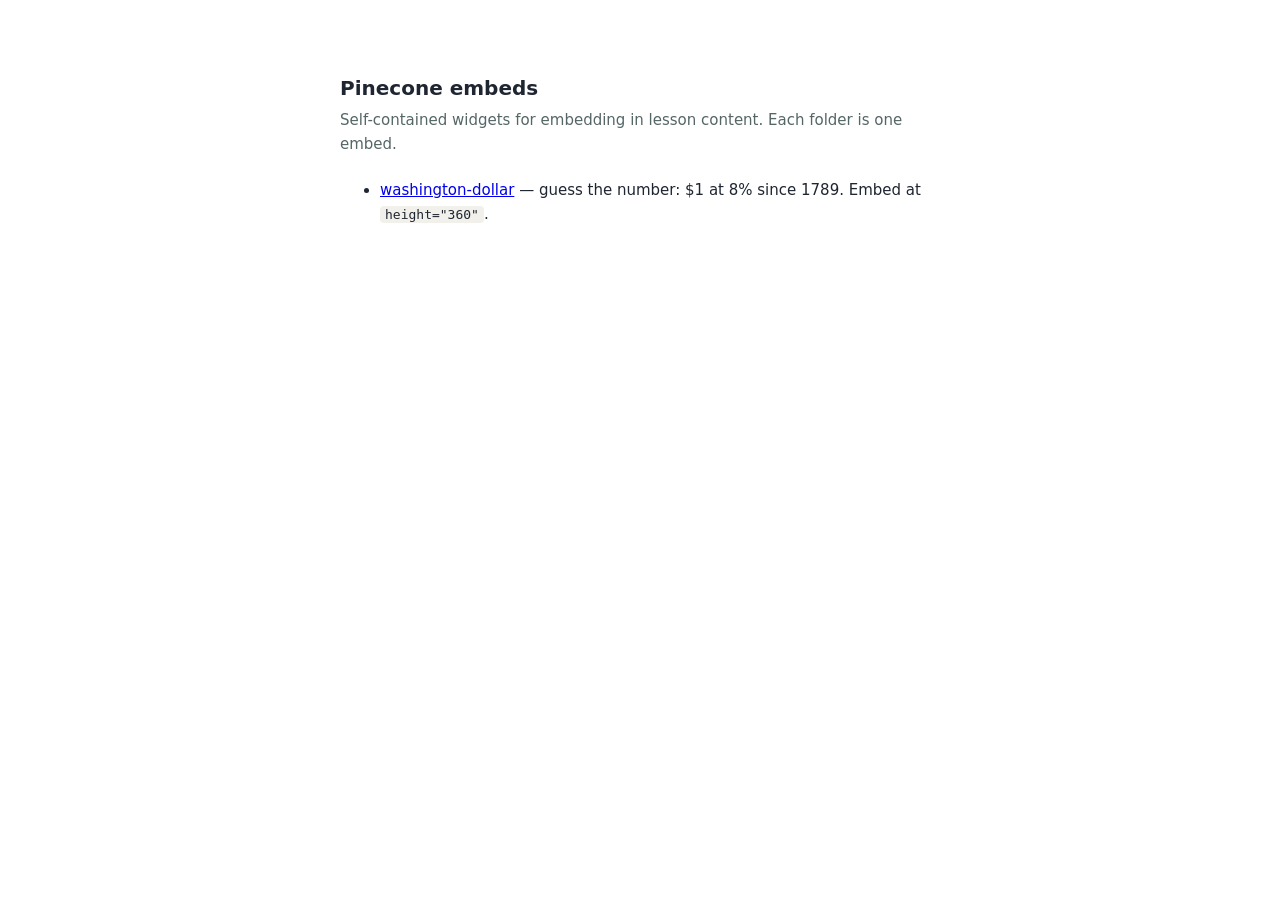
==== index.html @ 03e2f4b7 "Add files via upload" ====
<!DOCTYPE html>
<html lang="en">
<head>
<meta charset="UTF-8" />
<meta name="robots" content="noindex, nofollow, noarchive, nosnippet" />
<meta name="viewport" content="width=device-width, initial-scale=1.0" />
<title>Pinecone embeds</title>
<style>
  body { font: 15px/1.6 system-ui, -apple-system, sans-serif; color: #1F2531;
         max-width: 40em; margin: 8vh auto; padding: 0 24px; }
  h1 { font-size: 20px; margin: 0 0 4px; }
  p  { color: #566; margin: 0 0 22px; }
  li { margin-bottom: 8px; }
  code { background: #F2F0EB; padding: 1px 5px; border-radius: 4px; font-size: 13px; }
</style>
</head>
<body>
  <h1>Pinecone embeds</h1>
  <p>Self-contained widgets for embedding in lesson content. Each folder is one embed.</p>
  <ul>
    <li><a href="washington-dollar/">washington-dollar</a> &mdash; guess the number: $1 at 8% since 1789.
      Embed at <code>height="360"</code>.</li>
  </ul>
</body>
</html>
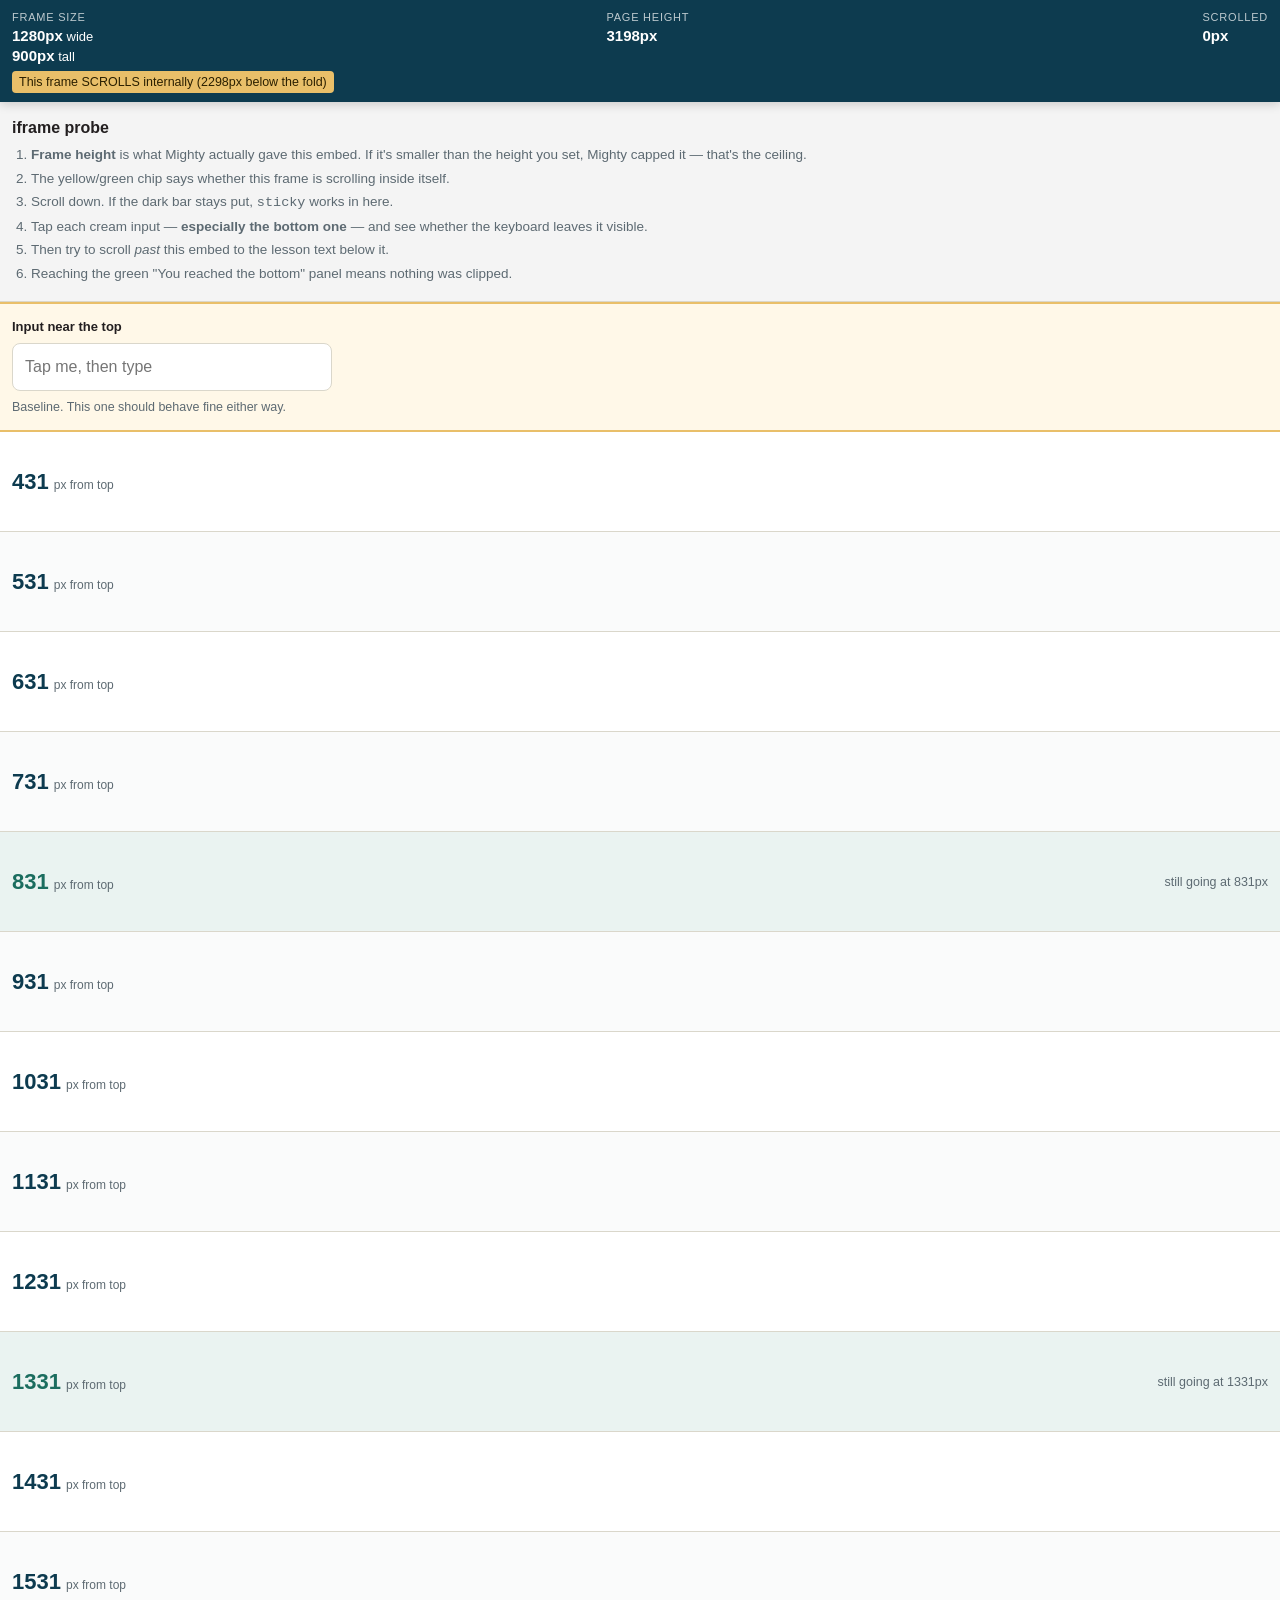
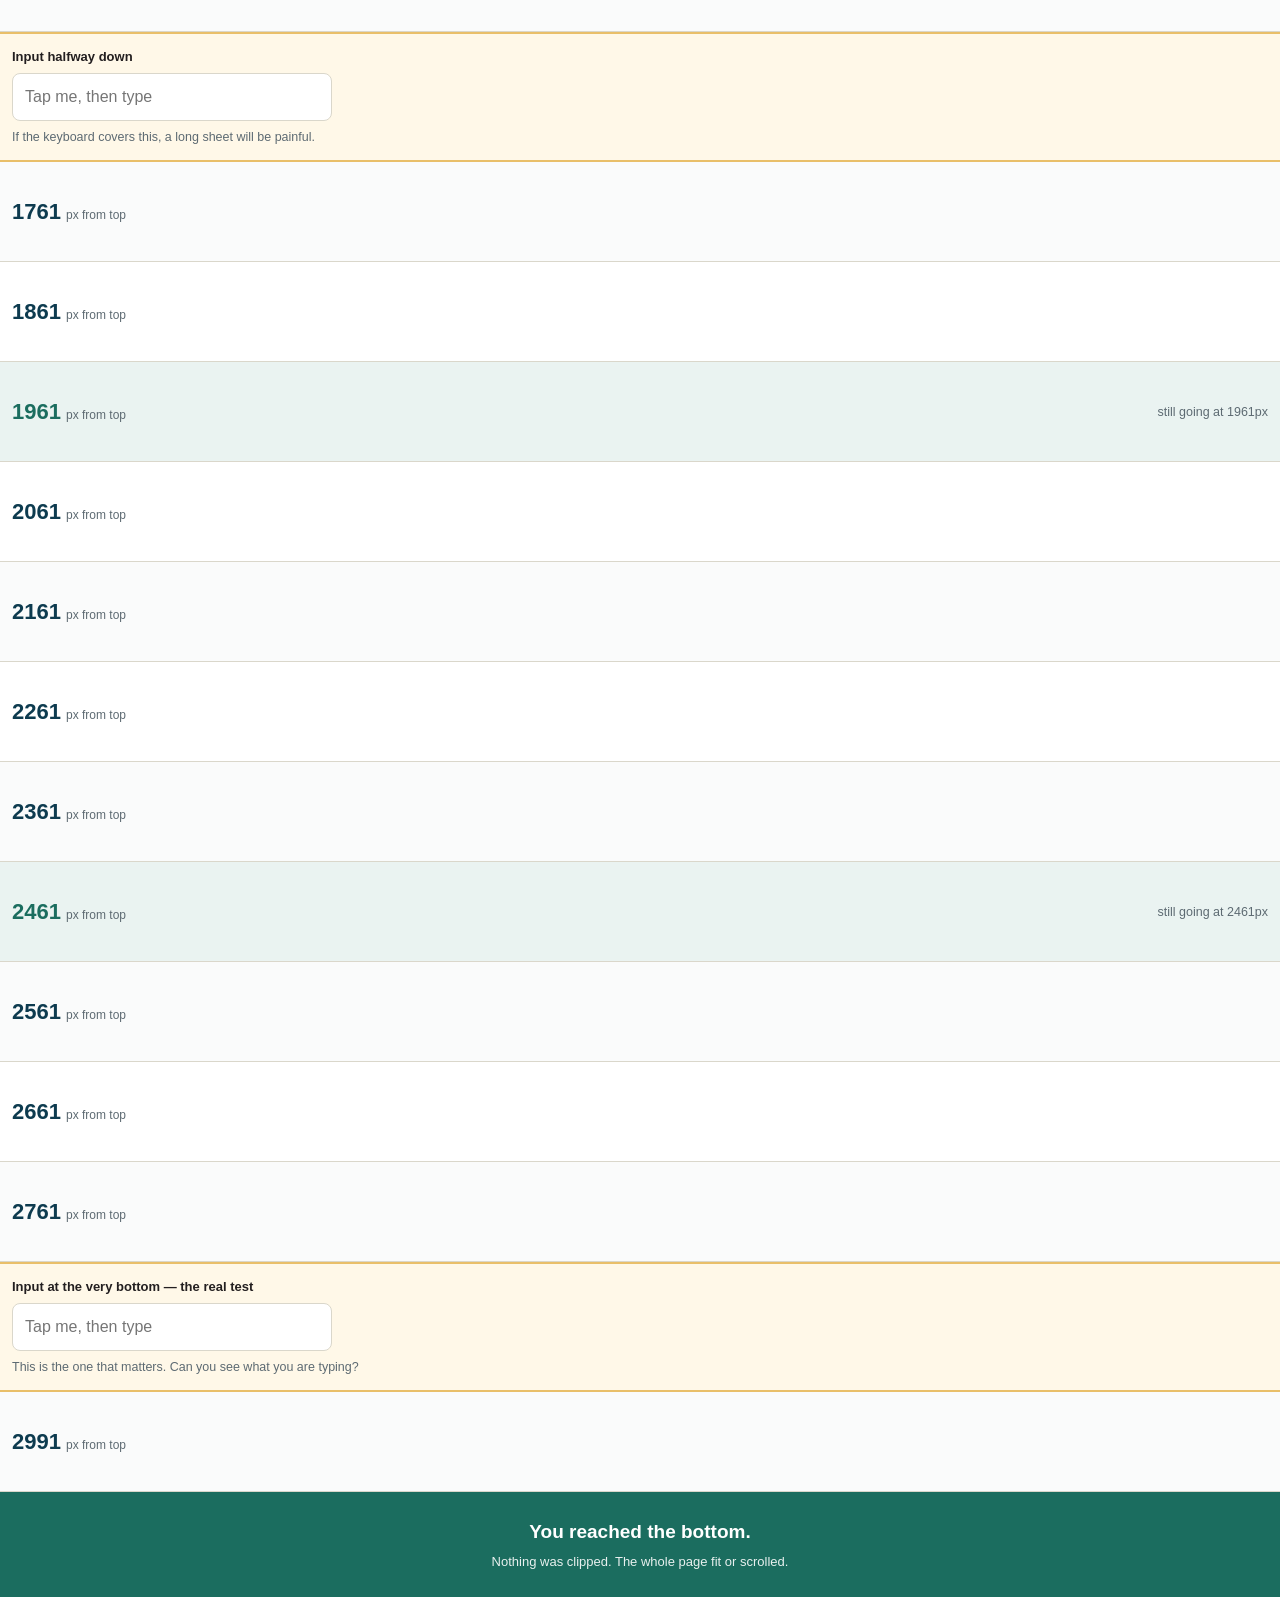
==== commit 712c00e2: "Add files via upload" ====
--- a/index.html
+++ b/index.html
@@ -2,24 +2,161 @@
 <html lang="en">
 <head>
 <meta charset="UTF-8" />
-<meta name="robots" content="noindex, nofollow, noarchive, nosnippet" />
-<meta name="viewport" content="width=device-width, initial-scale=1.0" />
-<title>Pinecone embeds</title>
+<meta name="robots" content="noindex, nofollow" />
+<meta name="viewport" content="width=device-width, initial-scale=1.0, viewport-fit=cover" />
+<title>iframe probe — Pinecone</title>
 <style>
-  body { font: 15px/1.6 system-ui, -apple-system, sans-serif; color: #1F2531;
-         max-width: 40em; margin: 8vh auto; padding: 0 24px; }
-  h1 { font-size: 20px; margin: 0 0 4px; }
-  p  { color: #566; margin: 0 0 22px; }
-  li { margin-bottom: 8px; }
-  code { background: #F2F0EB; padding: 1px 5px; border-radius: 4px; font-size: 13px; }
+  /* Deliberately dependency-free and system-font: this is a measuring stick,
+     not a design artifact. Fewer moving parts = fewer things to misread. */
+  :root{
+    --navy:#0D3B4F; --teal:#006F7A; --palo:#1B6D5F; --brick:#651C32;
+    --mist:#F4F4F4; --line:#DAD7CB; --ink:#231F20; --muted:#5D6A72;
+    color-scheme:only light;
+  }
+  *{box-sizing:border-box}
+  html,body{margin:0;padding:0}
+  body{background:#fff;color:var(--ink);
+    font:15px/1.45 -apple-system,BlinkMacSystemFont,'Segoe UI',Roboto,sans-serif;
+    -webkit-text-size-adjust:100%}
+
+  /* TEST 1: does position:sticky pin to the FRAME's scroll box? */
+  .bar{position:sticky;top:0;z-index:10;background:var(--navy);color:#fff;
+    padding:9px 12px;font-size:13px;line-height:1.3;
+    box-shadow:0 2px 10px rgba(0,0,0,.18)}
+  .bar b{font-size:15px}
+  .bar .row{display:flex;justify-content:space-between;gap:10px;flex-wrap:wrap}
+  .bar .tag{font-size:11px;letter-spacing:.07em;text-transform:uppercase;opacity:.72}
+  .verdict{margin-top:5px;font-size:12.5px;padding:3px 7px;border-radius:4px;display:inline-block}
+  .v-scroll{background:#E9BF69;color:#2b2000}
+  .v-noscroll{background:#9ED3C0;color:#06301f}
+
+  .intro{padding:14px 12px;background:var(--mist);border-bottom:1px solid var(--line)}
+  .intro h1{margin:0 0 6px;font-size:16px}
+  .intro ol{margin:6px 0 0;padding-left:19px;font-size:13.5px;color:var(--muted)}
+  .intro li{margin-bottom:4px}
+
+  /* TEST 2: the ruler. Each band is exactly 100px tall, so whatever number is
+     last visible IS the usable height Mighty gave us. */
+  .band{height:100px;display:flex;align-items:center;justify-content:space-between;
+    padding:0 12px;border-bottom:1px solid var(--line);font-variant-numeric:tabular-nums}
+  .band:nth-child(even){background:#FAFBFB}
+  .band .n{font-size:22px;font-weight:700;color:var(--navy)}
+  .band .n small{font-size:12px;font-weight:400;color:var(--muted);margin-left:5px}
+  .band.mark{background:#EAF3F1}
+  .band.mark .n{color:var(--palo)}
+
+  /* TEST 3: inputs at three depths. 16px or iOS zooms on focus. */
+  .probe{padding:14px 12px;background:#FFF8E8;border-top:2px solid #E9BF69;
+    border-bottom:2px solid #E9BF69}
+  .probe label{display:block;font-size:13px;font-weight:700;margin-bottom:6px}
+  .probe input{width:100%;max-width:320px;font-size:16px;padding:12px;min-height:48px;
+    border:1.5px solid var(--line);border-radius:8px;background:#fff}
+  .probe p{margin:7px 0 0;font-size:12.5px;color:var(--muted)}
+
+  .end{padding:26px 12px;background:var(--palo);color:#fff;text-align:center}
+  .end b{display:block;font-size:19px;margin-bottom:4px}
+  .end span{font-size:13px;opacity:.9}
 </style>
 </head>
 <body>
-  <h1>Pinecone embeds</h1>
-  <p>Self-contained widgets for embedding in lesson content. Each folder is one embed.</p>
-  <ul>
-    <li><a href="washington-dollar/">washington-dollar</a> &mdash; guess the number: $1 at 8% since 1789.
-      Embed at <code>height="360"</code>.</li>
-  </ul>
+
+<div class="bar" id="bar">
+  <div class="row">
+    <span><span class="tag">Frame size</span><br /><b id="vw">—</b> wide<br /><b id="vh">—</b> tall</span>
+    <span><span class="tag">Page height</span><br /><b id="dh">—</b></span>
+    <span><span class="tag">Scrolled</span><br /><b id="sy">0px</b></span>
+  </div>
+  <div id="verdict" class="verdict">measuring…</div>
+</div>
+
+<div class="intro">
+  <h1>iframe probe</h1>
+  <ol>
+    <li><b>Frame height</b> is what Mighty actually gave this embed. If it's smaller
+      than the height you set, Mighty capped it &mdash; that's the ceiling.</li>
+    <li>The yellow/green chip says whether this frame is scrolling inside itself.</li>
+    <li>Scroll down. If the dark bar stays put, <code>sticky</code> works in here.</li>
+    <li>Tap each cream input &mdash; <b>especially the bottom one</b> &mdash; and see whether
+      the keyboard leaves it visible.</li>
+    <li>Then try to scroll <em>past</em> this embed to the lesson text below it.</li>
+    <li>Reaching the green "You reached the bottom" panel means nothing was clipped.</li>
+  </ol>
+</div>
+
+<div class="probe">
+  <label for="t1">Input near the top</label>
+  <input id="t1" type="text" inputmode="decimal" placeholder="Tap me, then type" />
+  <p>Baseline. This one should behave fine either way.</p>
+</div>
+
+<div id="ruler"></div>
+
+<div class="end">
+  <b>You reached the bottom.</b>
+  <span>Nothing was clipped. The whole page fit or scrolled.</span>
+</div>
+
+<script>
+/* Ruler: 24 bands x 100px = 2400px, with inputs dropped in at depth. */
+const MAX = 24;
+const ruler = document.getElementById('ruler');
+let html = '';
+for (let i = 1; i <= MAX; i++) {
+  const mark = (i % 5 === 0);
+  html += '<div class="band' + (mark ? ' mark' : '') + '">' +
+            '<span class="n">' + (i * 100) + '<small>px</small></span>' +
+            '<span style="font-size:12.5px;color:#5D6A72">' +
+              (mark ? 'still here at ' + (i * 100) + 'px' : '') +
+            '</span>' +
+          '</div>';
+  if (i === 12) {
+    html += '<div class="probe"><label for="t2">Input halfway down</label>' +
+            '<input id="t2" type="text" inputmode="decimal" placeholder="Tap me, then type" />' +
+            '<p>If the keyboard covers this, a long sheet will be painful.</p></div>';
+  }
+  if (i === MAX - 1) {
+    html += '<div class="probe"><label for="t3">Input at the very bottom &mdash; the real test</label>' +
+            '<input id="t3" type="text" inputmode="decimal" placeholder="Tap me, then type" />' +
+            '<p>This is the one that matters. Can you see what you are typing?</p></div>';
+  }
+}
+ruler.innerHTML = html;
+
+/* Relabel every band with its real offset from the top of the page. The whole
+   point is that the last number you can reach IS the usable height. */
+document.querySelectorAll('.band').forEach((b) => {
+  const top = Math.round(b.getBoundingClientRect().top + window.scrollY);
+  b.querySelector('.n').innerHTML = top + '<small>px from top</small>';
+  const note = b.querySelector('span:last-child');
+  if (b.classList.contains('mark')) note.textContent = 'still going at ' + top + 'px';
+});
+
+const fmt = (n) => Math.round(n) + 'px';
+function report() {
+  const vh = window.innerHeight;
+  const dh = document.documentElement.scrollHeight;
+  document.getElementById('vw').textContent = fmt(window.innerWidth);
+  document.getElementById('vh').textContent = fmt(vh);
+  document.getElementById('dh').textContent = fmt(dh);
+  document.getElementById('sy').textContent = fmt(window.scrollY);
+  const scrolls = dh > vh + 2;
+  const v = document.getElementById('verdict');
+  v.textContent = scrolls
+    ? 'This frame SCROLLS internally (' + fmt(dh - vh) + ' below the fold)'
+    : 'No internal scroll — the whole page fits in the frame';
+  v.className = 'verdict ' + (scrolls ? 'v-scroll' : 'v-noscroll');
+}
+addEventListener('scroll', report, { passive: true });
+addEventListener('resize', report);
+report();
+
+/* If the host ever wants it, the natural height is posted on load — same
+   message shape the other embeds use. */
+addEventListener('load', () => {
+  parent.postMessage({ type: 'pinecone-embed-height',
+    height: document.documentElement.scrollHeight }, '*');
+  report();
+});
+</script>
 </body>
 </html>
